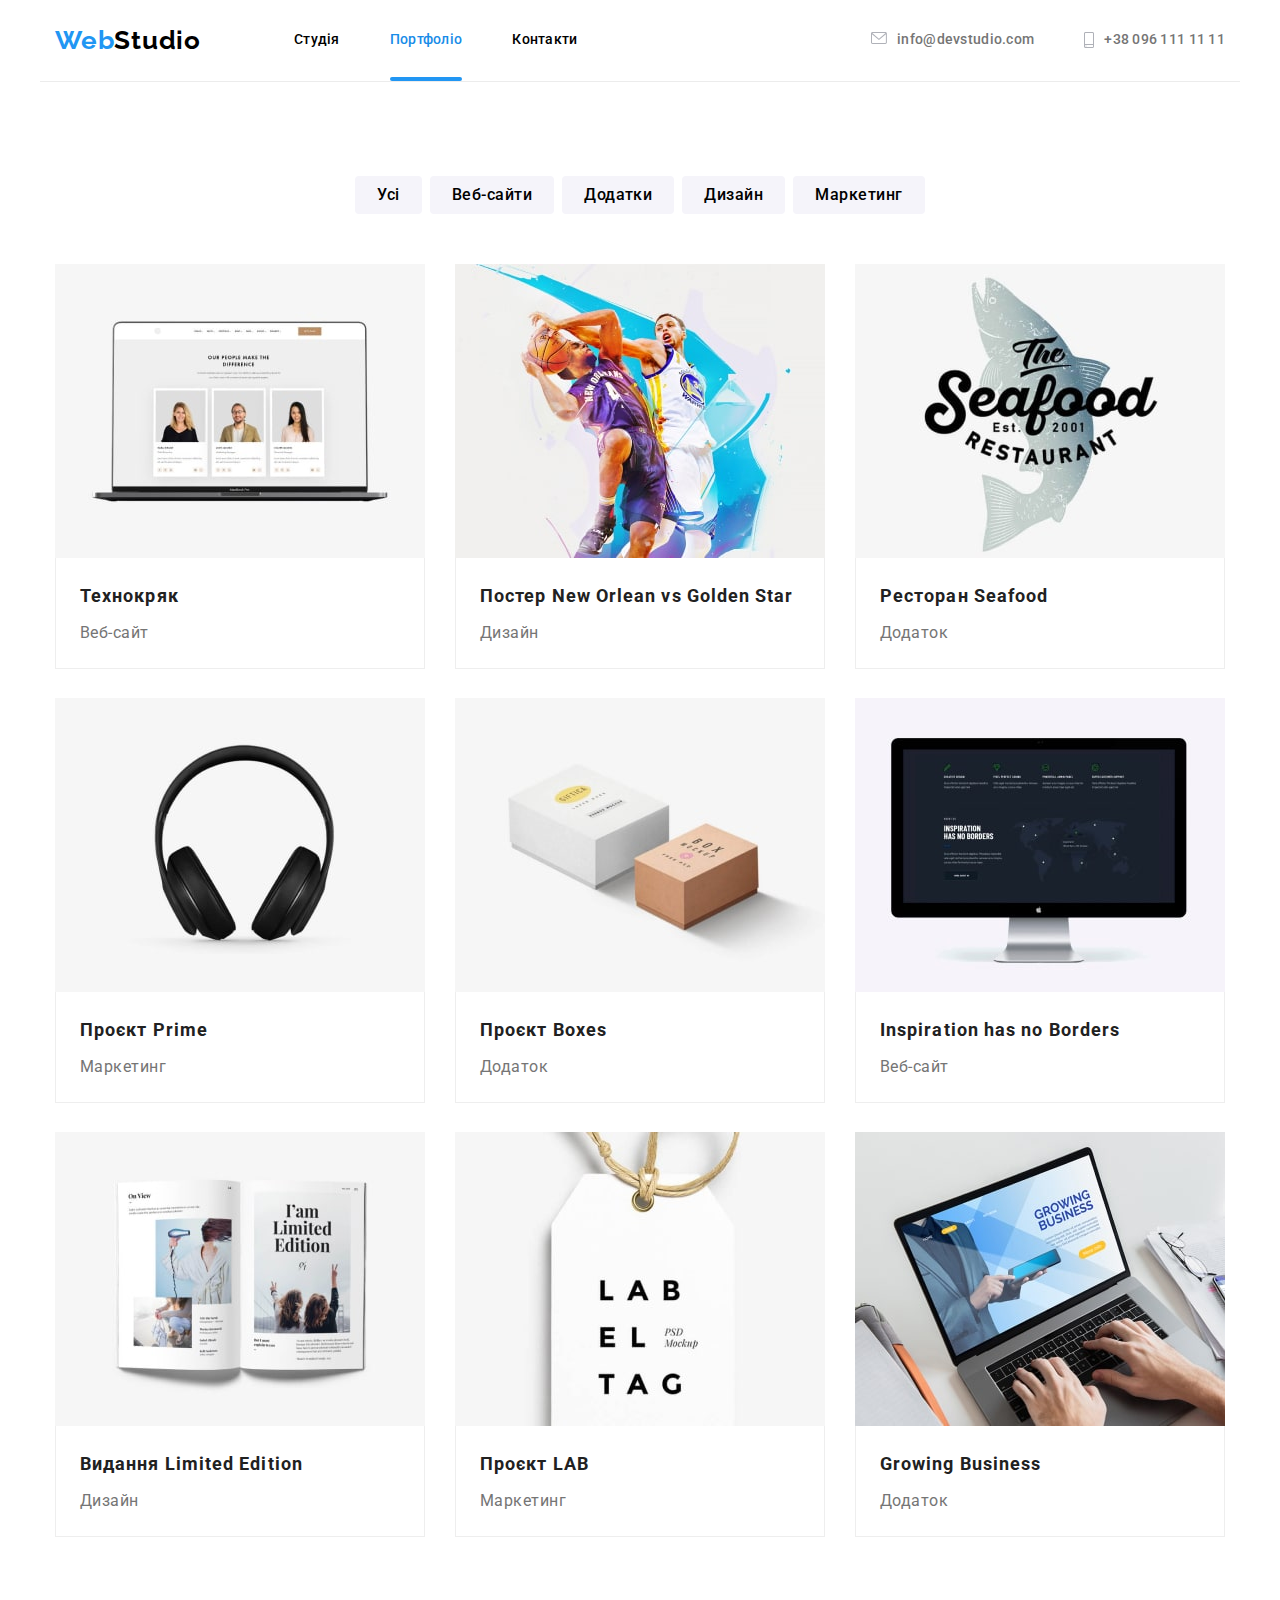
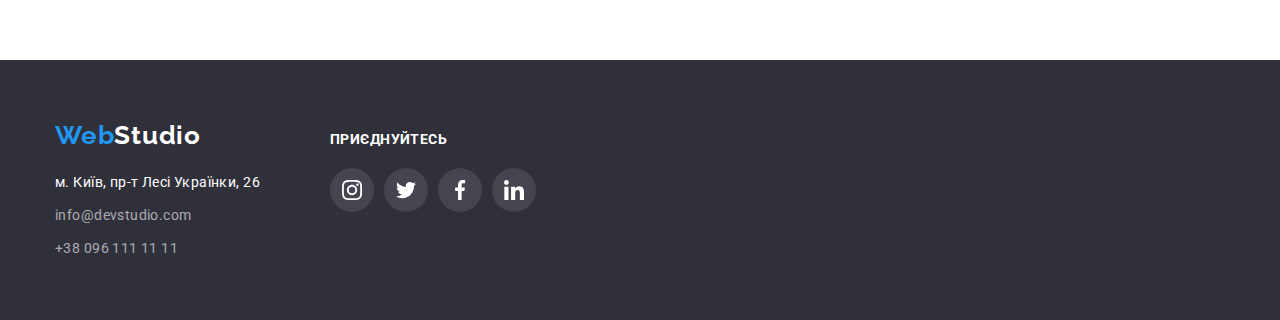
==== portfolio.html @ f5520e9c "1" ====
<!DOCTYPE html>
<html lang="uk">
<head>
    <meta charset="UTF-8">
    <meta http-equiv="X-UA-Compatible" content="IE=edge">
    <meta name="viewport" content="width=device-width, initial-scale=1.0">
    <link rel="preconnect" href="https://fonts.googleapis.com">
    <link rel="preconnect" href="https://fonts.gstatic.com" crossorigin>
    <link href="https://fonts.googleapis.com/css2?family=Roboto:wght@400;500;700;900&display=swap" 
          rel="stylesheet">
    <link rel="preconnect" href="https://fonts.googleapis.com">
    <link rel="preconnect" href="https://fonts.gstatic.com" crossorigin>
    <link href="https://fonts.googleapis.com/css2?family=Raleway:wght@700&display=swap" 
          rel="stylesheet">
    <title>Portfolio</title>
    <link rel="stylesheet" href="https://cdnjs.cloudflare.com/ajax/libs/modern-normalize/1.1.0/modern-normalize.min.css">
    <link rel="stylesheet" href="./css/styles.css">
</head>
 <body>
 <!-- Header -->
 <header class="header">
    <div class="container line">
        <nav class="header_nav">
            <a class="header_logo link" href="./index.html"><span class="header_logo_web">Web</span>Studio</a>
            <ul class="header_list_l list">
                <li class="header_item"><a class="header_item_l link" href="./index.html">Студія</a></li>
                <li class="header_item"><a class="header_item_l link active current" href="./portfolio.html">Портфоліо</a></li>
                <li class="header_item"><a class="header_item_l link" href="#contacts">Контакти</a></li>
            </ul>
        </nav>
        <ul class="header_nav_l list link">
            <li class="header_nav_l_a"><a class="header_nav_l_link link" href="mailto:info@devstudio.com">
              <svg class="header_icon_mail" width="16" height="12">
        <use href="./img/icons.svg#icon-envelope"></use>
        </svg>
        info@devstudio.com</a>
            </li>
            <li class="header_nav_l_a"><a class="header_nav_l_tel link" href="tel:+380961111111">
              <svg class="header_icon_tel" width="10" height="16">
        <use href="./img/icons.svg#icon-smartphone"></use>
        </svg>
        +38 096 111 11 11</a></li>
        </ul>
    </div> 
</header>
 <!--Main-->
 <main>
    <!-- Progect-->
  <section class="progect container_main section">
    <h1 hidden>Наші роботи</h1>
  <ul class="progect_l list">
    <li class="progect_list"><button type="button" class="progect_list_b container_words">Усі</button></li>
    <li class="progect_list"><button type="button" class="progect_list_b container_words">Веб-сайти</button></li>
    <li class="progect_list"><button type="button" class="progect_list_b container_words">Додатки</button></li>
    <li class="progect_list"><button type="button" class="progect_list_b container_words">Дизайн</button></li>
    <li class="progect_list"><button type="button" class="progect_list_b container_words">Маркетинг</button></li>
  </ul> 
<!--Images-->
  <ul class="img list">
    <li class="img_l">
        <a class="img_list link" href="#">
          <div class="hidden">
            <img class="img_list_l link" src="./img/img12.jpg" alt="laptop" width="370" height="294">
            <div class="sites_description">
              <p class="sd_text">
              Ресурс пропонує комплексні пропозиції з різним рівнем функціоналу та сервісів. Все це дозволить відвідувачу отримати вичерпні відомості про компанію чи приватну особу.
              </p>
            </div>
          </div>
            <div class="img_text container_test">
                <h2 class="img_h2">Технокряк</h2>
                <p class="img_p">Веб-сайт</p> 
          </div> 
        </a>
    </li>
    <li class="img_l">
        <a class="img_list link" href="#">
          <div class="hidden">
           <img class="img_list_l" src="./img/img22.jpg" alt="basketball" width="370" height="294">
            <div class="sites_description">
              <p class="sd_text">
              Ресурс пропонує комплексні пропозиції з різним рівнем функціоналу та сервісів. Все це дозволить відвідувачу отримати вичерпні відомості про компанію чи приватну особу.
              </p>
            </div> 
          </div>
            
            <div class="img_text container_test">
            <h2 class="img_h2">Постер New Orlean vs Golden Star</h2>
            <p class="img_p">Дизайн</p>
            </div>
        </a>
    </li>
    <li class="img_l">
        <a class="img_list link" href="#">
          <div class="hidden">
            <img class="img_list_l" src="./img/img32.jpg" alt="Seafood" width="370" height="294">
            <div class="sites_description">
              <p class="sd_text">
              Ресурс пропонує комплексні пропозиції з різним рівнем функціоналу та сервісів. Все це дозволить відвідувачу отримати вичерпні відомості про компанію чи приватну особу.
              </p>
            </div>
          </div>
            <div class="img_text container_test">
            <h2 class="img_h2">Ресторан Seafood</h2>
            <p class="img_p">Додаток</p>
            </div>
        </a>
    </li>
    <li class="img_l list">
        <a class="img_list link" href="#">
          <div class="hidden">
             <img class="img_list_l" src="./img/img42.jpg" alt="hearphones" width="370" height="294">
            <div class="sites_description">
              <p class="sd_text">
              Ресурс пропонує комплексні пропозиції з різним рівнем функціоналу та сервісів. Все це дозволить відвідувачу отримати вичерпні відомості про компанію чи приватну особу.
              </p>
            </div>
          </div>
           
            <div class="img_text container_test">
            <h2 class="img_h2">Проєкт Prime</h2>
            <p class="img_p">Маркетинг</p>
            </div>
        </a>
    </li>
    <li class="img_l">
        <a class="img_list link" href="#">
          <div class="hidden">
            <img class="img_list_l" src="./img/img52.jpg" alt="Boxes" width="370" height="294">
            <div class="sites_description">
              <p class="sd_text">
              Ресурс пропонує комплексні пропозиції з різним рівнем функціоналу та сервісів. Все це дозволить відвідувачу отримати вичерпні відомості про компанію чи приватну особу.
              </p>
            </div>
          </div>
            
            <div class="img_text container_test">
            <h2 class="img_h2">Проєкт Boxes</h2>
            <p class="img_p">Додаток</p>
            </div>
        </a>
    </li>
    <li class="img_l">
        <a class="img_list link" href="#">
          <div class="hidden">
            <img class="img_list_l" src="./img/img62.jpg" alt="Monitor" width="370" height="294">
            <div class="sites_description">
              <p class="sd_text">
              Ресурс пропонує комплексні пропозиції з різним рівнем функціоналу та сервісів. Все це дозволить відвідувачу отримати вичерпні відомості про компанію чи приватну особу.
              </p>
            </div>
          </div>
            
            <div class="img_text container_test">
            <h2 class="img_h2">Inspiration has no Borders</h2>
            <p class="img_p">Веб-сайт</p>
            </div>
        </a>
    </li>
    <li class="img_l">
        <a class="img_list link" href="#">
          <div class="hidden">
            <img class="img_list_l" src="./img/img72.jpg" alt="Journal" width="370" height="294">
            <div class="sites_description">
              <p class="sd_text">
              Ресурс пропонує комплексні пропозиції з різним рівнем функціоналу та сервісів. Все це дозволить відвідувачу отримати вичерпні відомості про компанію чи приватну особу.
              </p>
            </div>
          </div>
            
            <div class="img_text container_test">
            <h2 class="img_h2">Видання Limited Edition</h2>
            <p class="img_p">Дизайн</p>
            </div>
        </a>
    </li>
    <li class="img_l">
        <a class="img_list link" href="#">
          <div class="hidden">
            <img class="img_list_l" src="./img/img82.jpg" alt="Tag" width="370" height="294">
            <div class="sites_description">
              <p class="sd_text">
              Ресурс пропонує комплексні пропозиції з різним рівнем функціоналу та сервісів. Все це дозволить відвідувачу отримати вичерпні відомості про компанію чи приватну особу.
              </p>
            </div>
          </div>
            
            <div class="img_text container_test">
            <h2 class="img_h2">Проєкт LAB</h2>
            <p class="img_p">Маркетинг</p>
            </div>
        </a>
    </li>
    <li class="img_l">
        <a class="img_list link" href="#">
          <div class="hidden">
            <img class="img_list_l" src="./img/img92.jpg" alt="Notebook" width="370" height="294">
            <div class="sites_description">
              <p class="sd_text">
              Ресурс пропонує комплексні пропозиції з різним рівнем функціоналу та сервісів. Все це дозволить відвідувачу отримати вичерпні відомості про компанію чи приватну особу.
              </p>
            </div>
          </div>
            
            <div class="img_text container_test">
            <h2 class="img_h2">Growing Business</h2>
            <p class="img_p">Додаток</p>
            </div>
        </a>
    </li>
  </ul>
 </section>
 </main>
 <!-- Footer -->
 <footer class="footer">
    <div class="footer_div container_main">
      <div class="footer_list_adress">
    <a class="footer_l link" href="./index.html"><span class="header_logo_web">Web</span>Studio</a>
    <address class="footer_a">
        <ul class="footer_list list">
            
            <li class="footer_list_item" id="contacts"><a class="footer_list_adr link" target="_blank" rel="noopener noreferrer nofollow"
                    href="https://goo.gl/maps/8ZdvYXHcTq7ifbDh6">
                    м. Київ, пр-т Лесі Українки, 26</a>
            </li>
            
            <li class="footer_list_item"><a class="footer_list_mail link"
                    href="mailto:info@devstudio.com">info@devstudio.com</a>
            </li>
            
            <li class="footer_list_item"><a class="footer_list_tel link" href="tel:+380961111111">+38 096 111 11 11</a>
            </li>  
        </ul>
    </address>
    </div>
    <div class="joinus">
      <ul class="joinus_list list">
        <li class="joinus_text">Приєднуйтесь</li>
        <li>
          <ul class="joinus_social_list list">
            <li class="joinus-item"><a class="joinus_icons link" href="">
              <svg class="links-icon-f" width="20" height="20">
                      <use href="./img/icons.svg#icon-instagram"></use>
                    </svg>
            </a></li>
            <li class="joinus-item"><a class="joinus_icons link" href="">
              <svg class="links-icon-f" width="20" height="20">
                      <use href="./img/icons.svg#icon-twitter"></use>
                    </svg>
            </a></li>
            <li class="joinus-item"><a class="joinus_icons link" href="">
              <svg class="links-icon-f" width="20" height="20">
                      <use href="./img/icons.svg#icon-facebook"></use>
                    </svg>
            </a></li>
            <li class="joinus-item"><a class="joinus_icons link" href="">
              <svg class="links-icon-f" width="20" height="20">
                      <use href="./img/icons.svg#icon-linkedin"></use>
                    </svg>
            </a></li>
          </ul>
        </li>
      </ul>
    </div>
    </div>
 </footer>
</body>
</html>
---- css/styles.css ----
:root {
    --maincolor: #212121;
    --bluecolor: #2196F3;
    --blackcolor: #000000;
    --graycolor: #757575;
    --whitecolor: #ffffff;
    --adresscolor: rgba(255, 255, 255, 0.6);
    --buttoncolor: #F5F4FA;
    --bgcolorfooter: #2F303A;
    --activebutton: #188CE8;
    --border: #ECECEC;
    --iconcolor: #AFB1B8;
    
}
html {
    box-sizing: border-box;
}
*,*::before, *::after{
    box-sizing: inherit;
}
.list {
    list-style: none;

    margin-top: 0;
    margin-bottom: 0;
}

.link {
    text-decoration: none;
}
.link.current{
    color:var(--activebutton);
}
body {
    color: var(--maincolor);
    font-family: 'Roboto', sans-serif;
}

.container{
    margin-left: auto;
    margin-right: auto;
    
    display: flex;
    align-items: center;

    width: 1200px;
    padding-left: 15px;
    padding-right: 15px;
}
.container_main {
    margin-left: auto;
    margin-right: auto;

    width: 1200px;
    padding-left: 15px;
    padding-right: 15px;
}
.section {
    padding-top: 94px;
    padding-bottom: 94px;
}

.container_test {
    padding: 20px 24px;
}

.container_words {
    padding: 6px 22px;
}

    /* header */
.line{
    border: 1px solid #ECECEC;
    border-top-style: none;
    border-left-style: none;
    border-right-style: none;

}
.header{
    background-color: var(--whitecolor);
}
.header_nav{
    display: flex;
    align-items: center;
}

.header_logo{
    display: inline-block;
    margin-right: 93px;
    padding: 25px 0;
}
.header_logo_web{
    color: var(--bluecolor);
    font-family: 'Raleway';
    font-weight: 700;
    font-size: 26px;
    line-height: 1.19;
    letter-spacing: 0.03em;
}
.header_logo,
.footer_l{
    color: var(--blackcolor);
    font-family: 'Raleway';
    font-weight: 700;
    font-size: 26px;
    line-height: 1.19;
    letter-spacing: 0.03em;
}
.header_list_l{
    display: flex;
    color: var(--blackcolor);
    font-weight: 500;
    font-size: 14px;
    line-height: 1.14;
    letter-spacing: 0.02em;
    padding-left: 0;
}

.header_list_l .header_item:not(:last-child){
    margin-right: 50px;
}
.header_item_l{
    color: var(--blackcolor);
    padding: 32px 0;
    transition: color 250ms linear;
    /* transition-timing-function: cubic-bezier(0.4, 0, 0.2, 1); */
}
.header_nav_l{
    margin-left: auto;
    padding: 0;
    display: flex;
}
.header_nav_l .header_nav_l_a:not(:last-child) {
    margin-right: 50px;
}
.header_nav_l_link{
    color: var(--graycolor);
    font-weight: 500;
    font-size: 14px;
    line-height: 1.14;
    letter-spacing: 0.02em;
    padding: 32px 0;
    display: flex;
    justify-content: center;
    transition: color 250ms linear;
    /* transition-timing-function: cubic-bezier(0.4, 0, 0.2, 1); */
}
.header_nav_l_tel{
    color: var(--graycolor);
    font-weight: 500;
    font-size: 14px;
    line-height: 1.14;
    letter-spacing: 0.02em;
    padding: 32px 0;
    display: flex;
    justify-content: center;
    transition: color 250ms linear;
    /* transition-timing-function: cubic-bezier(0.4, 0, 0.2, 1); */
}
.header_icon_mail,
.header_icon_tel {
    margin-right: 10px;
    fill: var(--iconcolor);
}

.header_nav_l_a:hover .header_icon_mail {
fill: var(--bluecolor);
}

.header_nav_l_a:hover .header_icon_tel {
fill: var(--bluecolor);
}



.header_nav_l_link:hover,
.header_nav_l_link:focus,
.header_nav_l_tel:hover,
.header_nav_l_tel:focus,
.header_item_l:hover,
.header_item_l:focus,
.footer_list_adr:hover,
.footer_list_adr:focus,
.footer_list_mail:hover,
.footer_list_mail:focus,
.footer_list_tel:hover,
.footer_list_tel:focus,
.active-link {
    color: var(--bluecolor);
}
.header_item {
    position: relative;
}
/* .active {
    color: var(--bluecolor)
} */

.active::after {
    position: absolute;
    display: inline-block;
    content: '';
    width: 100%;
    height: 4px;
    background: #2196F3;
    border-radius: 2px;
    top: 45px;
    left: 0;

}

/* Buttons */

.progect_list_b{
    color: var(--blackcolor) ; 
    background-color: var(--buttoncolor);
    cursor: pointer;
    font-weight: 500;
    font-size: 16px;
    line-height: 1.63;
    text-align: center;
    letter-spacing: 0.03em;
    border-radius: 4px;
    border: none;
    font-family: inherit;
 }

     
.progect_list_b:hover,
.progect_list_b:focus,
.active-button {
    color: var(--whitecolor);
    background-color: var(--bluecolor);
    box-shadow: 0px 3px 1px rgba(0, 0, 0, 0.1), 0px 1px 2px rgba(0, 0, 0, 0.08), 0px 2px 2px rgba(0, 0, 0, 0.12);
}
.progect_list_bi {
    color: var(--whitecolor);
    background-color: var(--bluecolor);
    padding: 0;
    width: 216px;
    height: 50px;
    cursor: pointer;
    font-weight: 700;
    font-size: 16px;
    line-height: 1.87;
    letter-spacing: 0.06em;
    border-radius: 4px;
   
    border: none;
    font-family: inherit;

}


.progect_list_bi:hover,
.progect_list_bi:focus,
.active-button {
    color: var(--whitecolor);
    background-color: var(--activebutton);
    box-shadow: 0px 4px 4px rgba(0, 0, 0, 0.15);
    border-radius: 4px;
}
.progect_l{
    display: flex;
    justify-content: center;
    padding: 0;

    margin-bottom: 50px;
}

.progect_l .progect_list:not(:last-child){
    margin-right: 8px;
}



/* Images */
.img{
    padding: 0;
    display: flex;
    flex-wrap: wrap;
}

.img_l{
    width: 370px;
    height: 404px;

    margin-right: 30px;
    margin-bottom: 30px;
}
.img_l:hover {
box-shadow: 0px 1px 1px rgba(0, 0, 0, 0.12), 0px 4px 4px rgba(0, 0, 0, 0.06), 1px 4px 6px rgba(0, 0, 0, 0.16);
}
.img_l:nth-child(3n) {
    margin-right: 0;
}
.img_list_l{
    display: block;
}
.img_text{
        border: 1px solid #EEEEEE;
        border-top-style: none;
}
  

/* Sites description */


.hidden {
    position: relative;
    overflow: hidden;
}
.sites_description {
    background-color: var(--bluecolor);
    position: absolute;
    bottom: 0;
    top: 0;
    left: 0;
    right: 0;
    display: flex;
    justify-content: center;
    align-items: center;
    color: #fff;
    font-size: 20px;
    padding: 20px;
    transform: translateY(100%);
    transition: transform 500ms linear;
    transition-timing-function: cubic-bezier(0.4, 0, 0.2, 1);
}

.img_l:hover .sites_description {
    transform: translateY(0);
}
.sd_text {
    font-weight: 400;
    font-size: 18px;
    line-height: 1.5;
    letter-spacing: 0.03em;
    color: var(--whitecolor);
    transition: transform 250ms;
    transition-timing-function: cubic-bezier(0.4, 0, 0.2, 1);
}


.img_h2{
    color: var(--maincolor);
    font-weight: 700;
    font-size: 18px;
    line-height: 2;
    letter-spacing: 0.06em;
    margin-bottom: 4px;
}

.img_p{
    color: var(--graycolor);
    font-weight: 400;
    font-size: 16px;
    line-height: 1.9;
    letter-spacing: 0.03em;
}
/* Footer */

.footer{
    background-color:var(--bgcolorfooter);
    padding: 60px 0;
}

.footer_l{
    color: var(--whitecolor);
    display: inline-block;
    margin-bottom:  20px;
}
.footer_list_adr{
    color: var(--whitecolor);
    font-family: 'Roboto';
    font-style: normal;
    font-weight: 400;
    font-size: 14px;
    line-height: 1.7;
    letter-spacing: 0.03em;
}
.footer_list_item{
    padding: 0;
    margin-bottom: 9px;
}

.footer_list_mail,
.footer_list_tel{
    font-family: 'Roboto';
    font-style: normal;
    font-weight: 400;
    font-size: 14px;
    line-height: 1.7;
    letter-spacing: 0.03em;
    color: rgba(255, 255, 255, 0.6);
}

.footer_list{
    padding-left: 0;
}
.footer_list_item:nth-last-child(1){
    margin-bottom: 0;
}


/* Main Index */


h1 {
    color: var(--whitecolor);
    font-weight: 900;
    font-size: 44px;
    line-height: 1.4;
    letter-spacing: 0.06em;
    text-transform: uppercase;


}
.section-h1-main{
    margin: 0 auto 30px;
    width: 696px;
}
.section_h1{
    background-color:var(--bgcolorfooter);
    padding-top: 200px;
    text-align: center;
    padding-bottom: 200px;
    background-repeat: no-repeat;
    background-position: center;
    background-size: cover;
    background-image: linear-gradient(
        rgba(47, 48, 58, 0.4),
        rgba(47, 48, 58, 0.4)),
     url(../img/main1.jpg);

}
.benefits{
    display: flex;
    padding: 0;
}
.benefits .benefits_item:not(:last-child){
    margin-right: 30px;
}
.benefits_item .icon-bcg {
     width: 270px;
     height: 120px;
     display: flex;
     align-items: center;
     justify-content: center;
     background: #F5F4FA;
     border-radius: 4px;
     margin-bottom: 30px;
 }

h2,h3,p{
    margin-top: 0;
    margin-bottom: 0;
}
.name_benef{
    font-weight: 700;
    font-size: 14px;
    line-height: 1.14;
    letter-spacing: 0.03em;
    text-transform: uppercase;
    margin-bottom: 10px;
}
.benef_txt{
    color: var(--graycolor);
    font-weight: 400;
    font-size: 14px;
    line-height: 1.7;
    letter-spacing: 0.03em;
    margin-top: 0;
    margin-bottom: 0;
} 
.servises{
    margin-bottom: 94px;
}
.whatwedo,
.ourteam{
    font-weight: 700;
    font-size: 36px;
    line-height: 1.2;
    text-align: center; 
    letter-spacing: 0.03em;
    margin-bottom: 50px;
}

.whatwedo_l{
    display: flex;
    padding: 0;
}
.whatwedo_l .whatwedo_item:not(:last-child) {
    margin-right: 30px;
}

.ourteam_l{
    display: flex;
    padding: 0px;
}
.ourteam_l .ourteam_item:not(:last-child) {
    margin-right: 30px;
}
.ourteam_item{
    background-color: var(--whitecolor);
    width: 270px;
    box-shadow: 0px 1px 3px rgba(0, 0, 0, 0.12), 0px 1px 1px rgba(0, 0, 0, 0.14), 0px 2px 1px rgba(0, 0, 0, 0.2);
    border-radius: 0px 0px 4px 4px;
}

.ourteam_item:hover,
.ourteam_item:focus {
    transform: scale(1.2);
}
.whatwedo_item {
    position: relative;
}
.overley-title {
    display: inline;
    position: absolute;
    bottom: 0;
    width: 100%;

    font-weight: 700;
    font-size: 14px;
    line-height: 1.18;
    text-align: center;
    letter-spacing: 0.03em;
    text-transform: uppercase;

    color: var(--whitecolor);
    background: rgba(47, 48, 58, 0.8);
    padding-top: 27px;
    padding-bottom: 27px;
}

.social-icon {
    justify-content: center;
}
.ourteam_item .social-item {
    width: 44px;
    height: 44px;
    margin-right: 10px;
    padding-bottom: 0;
    border-radius: 50%;
    /* outline: solid 1px black; */
}

.social-item:hover,
.social-item:focus {
   background-color: var(--bluecolor);
}
.ourteam_item .links-icon {
    fill: var(--iconcolor);
}
.social-item:hover .links-icon {
    fill: var(--whitecolor);
}

.ourteam_item .social-icons {
    display: flex;
    justify-content: center;
    margin-top: 16px;
    padding: 0;
}

.ourteam_item .social-link {
    width: 100%;
    height: 100%;
    display: flex;
    align-items: center;
    justify-content: center;
}

.social-item:nth-last-child(1) {
    margin-right: 0;
}



.team_text{
    padding-top: 30px;
    padding-bottom: 30px;
}
.ourteam_img{
    display: block;
}
.ourteam_h3{
    font-weight: 500;
    font-size: 16px;
    line-height: 1.2;

    text-align: center;
    letter-spacing: 0.03em;
    margin-bottom: 10px;
}
.ourteam_p{
    color: var(--graycolor);
    font-weight: 400;
    font-size: 16px;
    line-height: 1.2;
    text-align: center;
    letter-spacing: 0.03em;
}
.team{
    background-color: var(--buttoncolor);
}



  /* New section */
  .perm_text {
    font-weight: 700;
        font-size: 36px;
        line-height: 1.2;
        text-align: center;
        letter-spacing: 0.03em;
        margin-bottom: 50px;
  }
  .perm_list {
    display: flex;
    padding: 0;
    justify-content: space-between;
  }
  .perm_icons {
    width: 170px;
    height: 92px;
    border: 1px solid #AFB1B8;
    border-radius: 4px;
  }
  .perm_icon {
    display: flex;
    justify-content: center;
    align-items: center;
    width: 100%;
    height: 100%;
    padding: 0;
  }
 .perm_list .perm_icon {
    fill: var(--iconcolor);
 }
.perm_icons:hover .permanent_icon {
    fill: var(--bluecolor);
}
.perm_icons:hover {
    border-color: var(--bluecolor) ;
}

/* FOOTER new section */
.footer_div {
    display: flex;
    align-items: baseline;
}
.joinus_text {
    font-weight: 700;
    font-size: 14px;
    line-height: 1.14;
    letter-spacing: 0.03em;
    text-transform: uppercase;
    color: var(--whitecolor);
    margin-bottom: 20px;
}
.footer_list_adress {
    margin-right: 70px;
}
.joinus_list {
    padding: 0;
}
.joinus-item:nth-last-child(1) {
    margin-right: 0;
}
.joinus_social_list {
    padding: 0;
    display: flex;
    justify-content: center;
}
.joinus-item {
    width: 44px;
    height: 44px;
    margin-right: 10px;
    padding-bottom: 0;
    border-radius: 50%;
    /* outline: solid 1px black; */
    background: rgba(255, 255, 255, 0.1);
}
.joinus_icons {
    width: 100%;
        height: 100%;
        display: flex;
        align-items: center;
        justify-content: center;
}
.joinus_social_list .links-icon-f {
   fill: var(--whitecolor);
}
.joinus-item:hover {
    background-color: var(--bluecolor);
}




/* Modal Window */

.modal-backdrop {
    position: fixed;
    top: 0;
    bottom: 0;
    left: 0;
    right: 0;
    background-color: rgba(0, 0, 0, 0.8);
    transition: opacity 500ms, visibility 500ms;
}
/* .modal-backdrop.is-hidden .modal {
    transform: rotate(-180deg);
} */

.modal {
    width: 528px;
    height: 581px;
    position: absolute;
    top: 50%;
    left: 50%;
    transform: translate(-50%, -50%) rotate(0);
    transition: transform 1000ms linear;
    background-color: #ffffff;
    /* border-radius: 20px; */
}

.modal .close-sign {
    position: absolute;
    display: flex;
    justify-content: center;
    cursor: pointer;
    align-items: center;
    top: 10px;
    right: 10px;
    width: 30px;
    height: 30px;
    border: 1px solid #000000;
    border-radius: 50%;
}

.is-hidden {
    visibility: hidden;
    opacity: 0;
    pointer-events: none;
}
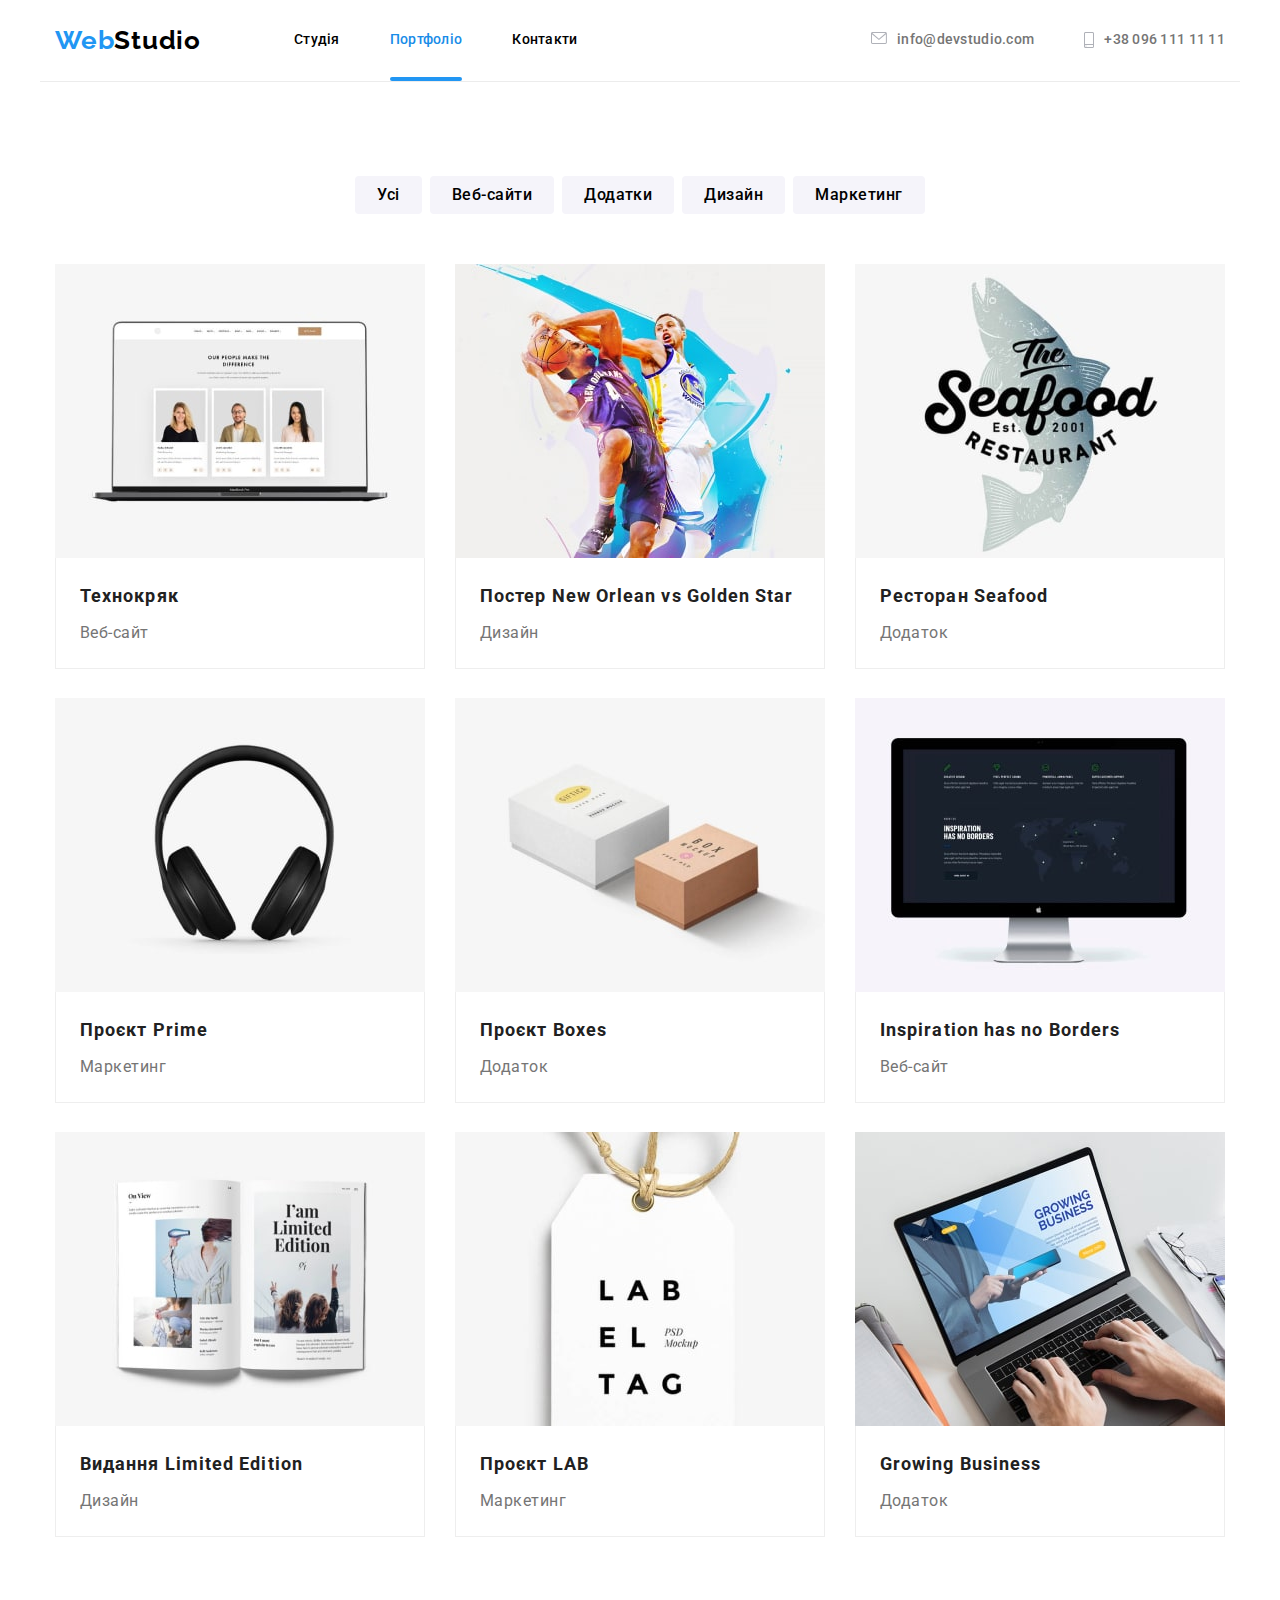
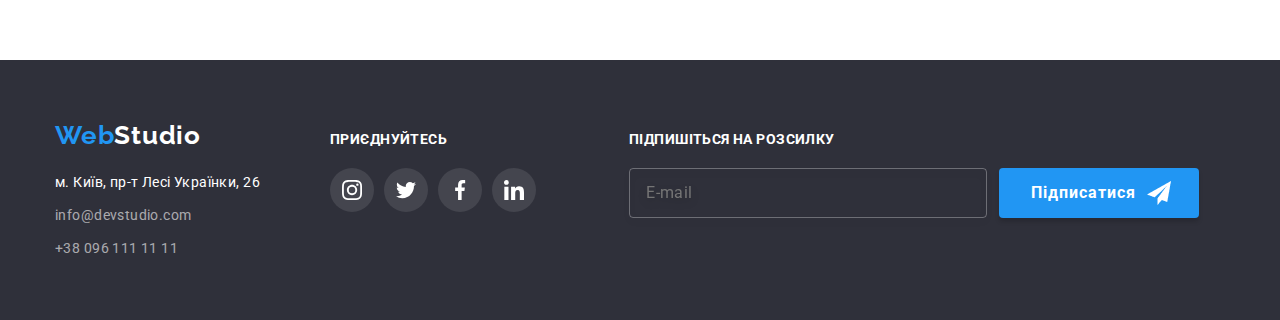
==== commit e6ea805e: "8" ====
--- a/portfolio.html
+++ b/portfolio.html
@@ -211,7 +211,7 @@
   </ul>
  </section>
  </main>
- <!-- Footer -->
+<!-- Footer -->
  <footer class="footer">
     <div class="footer_div container_main">
       <div class="footer_list_adress">
@@ -262,8 +262,24 @@
         </li>
       </ul>
     </div>
+        <!-- Subscribe -->
+    <div class="subscribe">
+      <form name="sub_form" class="sub_form">
+        <h3 class="title_s">Підпишіться на розсилку</h3>
+        <div class="mail_sub">
+          <label for="send" class="send">
+            <input type="email" name="email_input" class="email_input" placeholder="E-mail" id="send">
+          </label>
+            <button type="submit" class="subbutton" data-modal-open>
+              <span class="text_sub_s">Підписатися</span> 
+              </button>
+        </div>
+        </form> 
+    </div> 
     </div>
  </footer>
+
+
 </body>
 </html>
 
--- a/css/styles.css
+++ b/css/styles.css
@@ -122,8 +122,8 @@
 .header_item_l{
     color: var(--blackcolor);
     padding: 32px 0;
-    transition: color 250ms linear;
-    /* transition-timing-function: cubic-bezier(0.4, 0, 0.2, 1); */
+    transition: color 250ms, background-color 200ms;
+    transition-timing-function: cubic-bezier(0.4, 0, 0.2, 1);
 }
 .header_nav_l{
     margin-left: auto;
@@ -142,8 +142,8 @@
     padding: 32px 0;
     display: flex;
     justify-content: center;
-    transition: color 250ms linear;
-    /* transition-timing-function: cubic-bezier(0.4, 0, 0.2, 1); */
+    transition: color 250ms, background-color 200ms;
+    transition-timing-function: cubic-bezier(0.4, 0, 0.2, 1);
 }
 .header_nav_l_tel{
     color: var(--graycolor);
@@ -154,7 +154,7 @@
     padding: 32px 0;
     display: flex;
     justify-content: center;
-    transition: color 250ms linear;
+    transition: color 250ms cubic-bezier(0.4, 0, 0.2, 1);
     /* transition-timing-function: cubic-bezier(0.4, 0, 0.2, 1); */
 }
 .header_icon_mail,
@@ -222,6 +222,8 @@
     border-radius: 4px;
     border: none;
     font-family: inherit;
+    transition: color 250ms, background-color 250ms, box-shadow 250ms;
+    transition-timing-function: cubic-bezier(0.4, 0, 0.2, 1);
  }
 
      
@@ -248,6 +250,9 @@
     border: none;
     font-family: inherit;
 
+    transition: color 250ms, background-color 250ms, box-shadow 250ms;
+    transition-timing-function: cubic-bezier(0.4, 0, 0.2, 1);
+
 }
 
 
@@ -286,6 +291,8 @@
 
     margin-right: 30px;
     margin-bottom: 30px;
+    transition: color 250ms, background-color 250ms, box-shadow 250ms;
+    transition-timing-function: cubic-bezier(0.4, 0, 0.2, 1);
 }
 .img_l:hover {
 box-shadow: 0px 1px 1px rgba(0, 0, 0, 0.12), 0px 4px 4px rgba(0, 0, 0, 0.06), 1px 4px 6px rgba(0, 0, 0, 0.16);
@@ -310,20 +317,21 @@
     overflow: hidden;
 }
 .sites_description {
-    background-color: var(--bluecolor);
+    background-color: rgba(33, 150, 243, 0.9);
     position: absolute;
     bottom: 0;
-    top: 0;
     left: 0;
-    right: 0;
+    height: 100%;
+    width: 100%;
     display: flex;
     justify-content: center;
     align-items: center;
     color: #fff;
     font-size: 20px;
-    padding: 20px;
-    transform: translateY(100%);
-    transition: transform 500ms linear;
+    padding-left: 24px;
+    padding-right: 24px;
+    transform: translateY(101%);
+    transition: transform 250ms linear;
     transition-timing-function: cubic-bezier(0.4, 0, 0.2, 1);
 }
 
@@ -377,6 +385,8 @@
     font-size: 14px;
     line-height: 1.7;
     letter-spacing: 0.03em;
+    transition: color 250ms, border-color 250ms;
+    transition-timing-function: cubic-bezier(0.4, 0, 0.2, 1);
 }
 .footer_list_item{
     padding: 0;
@@ -392,6 +402,8 @@
     line-height: 1.7;
     letter-spacing: 0.03em;
     color: rgba(255, 255, 255, 0.6);
+    transition: color 250ms, border-color 250ms;
+    transition-timing-function: cubic-bezier(0.4, 0, 0.2, 1);
 }
 
 .footer_list{
@@ -509,40 +521,44 @@
 
 .ourteam_item:hover,
 .ourteam_item:focus {
-    transform: scale(1.2);
+    transform: scale(1.1);
 }
 .whatwedo_item {
     position: relative;
 }
 .overley-title {
-    display: inline;
+    display: flex;
     position: absolute;
     bottom: 0;
     width: 100%;
+    height: 70px;
 
     font-weight: 700;
     font-size: 14px;
     line-height: 1.18;
-    text-align: center;
+    align-items: center;
+    justify-content: center;
     letter-spacing: 0.03em;
     text-transform: uppercase;
 
     color: var(--whitecolor);
     background: rgba(47, 48, 58, 0.8);
-    padding-top: 27px;
-    padding-bottom: 27px;
+    /* padding-top: 27px;
+    padding-bottom: 27px; */
 }
 
 .social-icon {
     justify-content: center;
 }
-.ourteam_item .social-item {
+.social-item {
     width: 44px;
     height: 44px;
     margin-right: 10px;
     padding-bottom: 0;
     border-radius: 50%;
     /* outline: solid 1px black; */
+    transition: color 250ms, background-color 250ms;
+    transition-timing-function: cubic-bezier(0.4, 0, 0.2, 1);
 }
 
 .social-item:hover,
@@ -569,6 +585,7 @@
     display: flex;
     align-items: center;
     justify-content: center;
+    
 }
 
 .social-item:nth-last-child(1) {
@@ -610,11 +627,11 @@
   /* New section */
   .perm_text {
     font-weight: 700;
-        font-size: 36px;
-        line-height: 1.2;
-        text-align: center;
-        letter-spacing: 0.03em;
-        margin-bottom: 50px;
+    font-size: 36px;
+    line-height: 1.2;
+    text-align: center;
+    letter-spacing: 0.03em;
+    margin-bottom: 50px;
   }
   .perm_list {
     display: flex;
@@ -626,7 +643,14 @@
     height: 92px;
     border: 1px solid #AFB1B8;
     border-radius: 4px;
+    transition: border-color 250ms;
+    transition-timing-function: cubic-bezier(0.4, 0, 0.2, 1); 
   }
+  .perm_icons:hover {
+      border-color: var(--bluecolor);
+  }
+
+
   .perm_icon {
     display: flex;
     justify-content: center;
@@ -635,22 +659,24 @@
     height: 100%;
     padding: 0;
   }
- .perm_list .perm_icon {
+ .permanent_icon {
     fill: var(--iconcolor);
+    transition: fill 250ms;
+    transition-timing-function: cubic-bezier(0.4, 0, 0.2, 1);
  }
+
+
 .perm_icons:hover .permanent_icon {
     fill: var(--bluecolor);
 }
-.perm_icons:hover {
-    border-color: var(--bluecolor) ;
-}
+
 
 /* FOOTER new section */
 .footer_div {
     display: flex;
     align-items: baseline;
 }
-.joinus_text {
+.joinus_text, .title_s {
     font-weight: 700;
     font-size: 14px;
     line-height: 1.14;
@@ -681,13 +707,15 @@
     border-radius: 50%;
     /* outline: solid 1px black; */
     background: rgba(255, 255, 255, 0.1);
+    transition: color 250ms, background-color 250ms;
+    transition-timing-function: cubic-bezier(0.4, 0, 0.2, 1);
 }
 .joinus_icons {
     width: 100%;
-        height: 100%;
-        display: flex;
-        align-items: center;
-        justify-content: center;
+    height: 100%;
+    display: flex;
+    align-items: center;
+    justify-content: center;
 }
 .joinus_social_list .links-icon-f {
    fill: var(--whitecolor);
@@ -707,7 +735,8 @@
     bottom: 0;
     left: 0;
     right: 0;
-    background-color: rgba(0, 0, 0, 0.8);
+    background-color: rgba(0, 0, 0, 0.2);
+    opacity: 1;
     transition: opacity 500ms, visibility 500ms;
 }
 /* .modal-backdrop.is-hidden .modal {
@@ -720,13 +749,13 @@
     position: absolute;
     top: 50%;
     left: 50%;
-    transform: translate(-50%, -50%) rotate(0);
-    transition: transform 1000ms linear;
+    transform: translate(-50%, -50%) scale(1);
+    opacity: 1;
+    transition: transform 250ms cubic-bezier(0.49, 0.02, 0.23, 0.92);
     background-color: #ffffff;
-    /* border-radius: 20px; */
-}
-
-.modal .close-sign {
+}
+
+/* .modal .close-sign {
     position: absolute;
     display: flex;
     justify-content: center;
@@ -738,10 +767,297 @@
     height: 30px;
     border: 1px solid #000000;
     border-radius: 50%;
-}
+    scale: 1;
+} */
 
 .is-hidden {
     visibility: hidden;
     opacity: 0;
     pointer-events: none;
+}
+
+.modal-btn {
+    position: absolute;
+    top: 8px;
+    right: 8px;
+
+    cursor: pointer;
+    align-items: center;
+    background:var(--whitecolor);
+    width: 30px;
+    height: 30px;
+    border: 1px solid rgba(0, 0, 0, 0.1);
+    border-radius: 50%;
+}
+
+.modal-icon {
+    width: 100%;
+    height: 100%;
+    display: flex;
+    align-items: center;
+    justify-content: center;
+}
+.modal_forms {
+    padding: 40px;
+}
+.modal_forms h3 {
+    font-weight: 700;
+    font-size: 20px;
+    line-height: 2;
+    letter-spacing: 0.06em;
+    color: var(--blackcolor);
+    text-align: center;
+}
+.modal_forms p {
+    font-weight: 400;
+    text-align: start;
+    font-size: 12px;
+    line-height: 1.71;
+    letter-spacing: 0.03em;
+    color: var(--graycolor);
+}
+.forms_input {
+    width: 448px;
+    height: 40px;
+    border-radius: 4px;
+    border: 1px solid rgba(33, 33, 33, 0.2);
+    margin-bottom: 10px;
+    padding-left: 40px;
+}
+.forms_label {
+    position: relative;
+}
+.icon_form {
+    position: absolute;
+    width: 18px;
+    height: 18px;
+    left: 15px;
+    top: 2px;
+}
+.forms_input:hover,
+.forms_input:focus,
+.commits:hover,
+.commits:focus {
+    border: 1px solid var(--bluecolor);
+    outline: none;
+    transition: all 250ms cubic-bezier(0.4, 0, 0.2, 1)
+}
+.forms_input:focus + svg,
+.forms_input:hover + svg {
+    fill: var(--bluecolor);
+    transition: all 250ms cubic-bezier(0.4, 0, 0.2, 1)
+}
+.commits {
+    width: 448px;
+    height: 120px;
+    border: 1px solid rgba(33, 33, 33, 0.2);
+    box-sizing: border-box;
+    border-radius: 4px;
+    resize: none;
+
+}
+.commitl {
+    margin-bottom: 20px;
+}
+
+textarea::placeholder {
+    font-weight: 400;
+    font-size: 12px;
+    line-height: 1.71;
+    letter-spacing: 0.01em;
+    /* color: rgba(117, 117, 117, 0.5); */
+}
+.sogl_check {
+    display: flex;
+    align-items: center;
+    appearance: none;
+    width: 16px;
+    height: 16px;
+}
+.soglasie_link {
+    padding-left: 3px;
+    font-size: 14px;
+    line-height: 1.7;
+    letter-spacing: 0.03em;
+    color: var(--bluecolor);
+}
+.checkbox_icon {
+    display: flex;
+    width: 16px;
+    height: 15px;
+    border: 2px solid #212121;
+    border-radius: 4px;
+    margin-right: 9px;
+}
+.sogl_check:checked + .checkbox_icon{
+    background-color: var(--bluecolor);
+    background-image: url(../img/Check.svg);
+    background-size: contain;
+    background-origin: content-box;
+    border: 2px solid transparent;
+    background-repeat: no-repeat;
+    border-radius: 4px;
+}
+.modal_form_btn {
+    position: relative;
+    display: inline-block;
+    
+    margin-top: 30px;
+    text-align: center;
+    font-family: inherit;
+    background: var(--bluecolor);
+    
+    width: 200px;
+    height: 50px;
+    padding: 10px 32px;
+    margin-left: 124px;
+    
+    border: none;
+    box-shadow: 0px 4px 4px rgba(0, 0, 0, 0.15);
+    border-radius: 4px;
+    
+    cursor: pointer;
+    transition: all 250ms cubic-bezier(0.4, 0, 0.2, 1)
+}
+.modal_form_btn:hover,
+.modal_form_btn:focus {
+    color: var(--whitecolor);
+    background-color: var(--activebutton);
+    box-shadow: 0px 4px 4px rgba(0, 0, 0, 0.15);
+    border-radius: 4px;
+    transition: all 250ms cubic-bezier(0.4, 0, 0.2, 1)
+}
+.modal_form_txt {
+    cursor: pointer;
+    font-weight: 700;
+    font-size: 16px;
+    line-height: 1.88;
+    align-items: center;
+    text-align: center;
+    letter-spacing: 0.06em;
+    color: var(--whitecolor);
+}
+.agree {
+    font-weight: 400;
+    font-size: 14px;
+    line-height: 1.71;
+    letter-spacing: 0.03em;
+    
+    color: #757575;
+}
+.soglasie {
+    display: flex;
+    align-items: center;
+    justify-content: center;
+}
+
+/* Subscribe */
+.subscribe {
+    margin-left: 93px;
+    width: 570px;
+    height: 86px;
+}
+
+.send {
+    width: 358px;
+}
+
+.sub_form input {
+    width: 358px;
+    height: 50px;
+    margin-right: 12px;
+}
+
+.sub_form input {
+    background-color: transparent;
+    border: none;
+    border: 1px solid rgba(255, 255, 255, 0.3);
+    filter: drop-shadow(0px 4px 4px rgba(0, 0, 0, 0.15));
+    border-radius: 4px;
+}
+
+.mail_sub {
+    display: flex;
+    justify-content: center;
+    align-content: center;
+}
+
+.email_input {
+    width: 358px;
+    height: 50px;
+    font-family: 'Roboto';
+    font-weight: 400;
+    font-size: 16px;
+    letter-spacing: 0.03em;
+    line-height: 16px;
+    padding: 15px 16px;
+
+    background-color: transparent;
+    border: 1px solid rgba(255, 255, 255, 0.3);
+    box-sizing: border-box;
+    filter: drop-shadow(0px 4px 4px rgba(0, 0, 0, 0.15));
+    border-radius: 4px;
+    color: rgba(255, 255, 255, 0.6);
+}
+
+.email_input:focus {
+    border: 1px solid var(--bluecolor);
+    box-shadow: 0px 1px 1px rgba(0, 0, 0, 0.12),
+        0px 4px 4px rgba(0, 0, 0, 0.06),
+        1px 4px 6px rgba(0, 0, 0, 0.16);
+    outline: none;
+    transition: all 250ms cubic-bezier(0.4, 0, 0.2, 1)
+}
+
+.subbutton {
+    position: relative;
+    display: inline-block;
+
+    text-align: center;
+    font-family: inherit;
+    background: var(--bluecolor);
+
+    width: 200px;
+    height: 50px;
+    padding: 10px 32px;
+    margin-left: 12px;
+
+    border: none;
+    box-shadow: 0px 4px 4px rgba(0, 0, 0, 0.15);
+    border-radius: 4px;
+
+    cursor: pointer;
+    transition: all 250ms cubic-bezier(0.4, 0, 0.2, 1)
+}
+/* .subbutton:hover,
+.subbutton:focus {
+    color: var(--whitecolor);
+    background-color: var(--activebutton);
+    box-shadow: 0px 4px 4px rgba(0, 0, 0, 0.15);
+    border-radius: 4px;
+    transition: all 250ms cubic-bezier(0.4, 0, 0.2, 1)
+} */
+
+.text_sub_s {
+    cursor: pointer;
+    font-weight: 700;
+    font-size: 16px;
+    line-height: 1.88;
+    display: flex;
+    align-items: center;
+    text-align: center;
+    letter-spacing: 0.06em;
+    color: var(--whitecolor);
+}
+
+.text_sub_s::after {
+    position: absolute;
+    right: 28px;
+    bottom: 13px;
+    content: '';
+    display: inline-block;
+    width: 24px;
+    height: 24px;
+    margin-left: 10px;
+    background-image: url(../img/send.png);
 }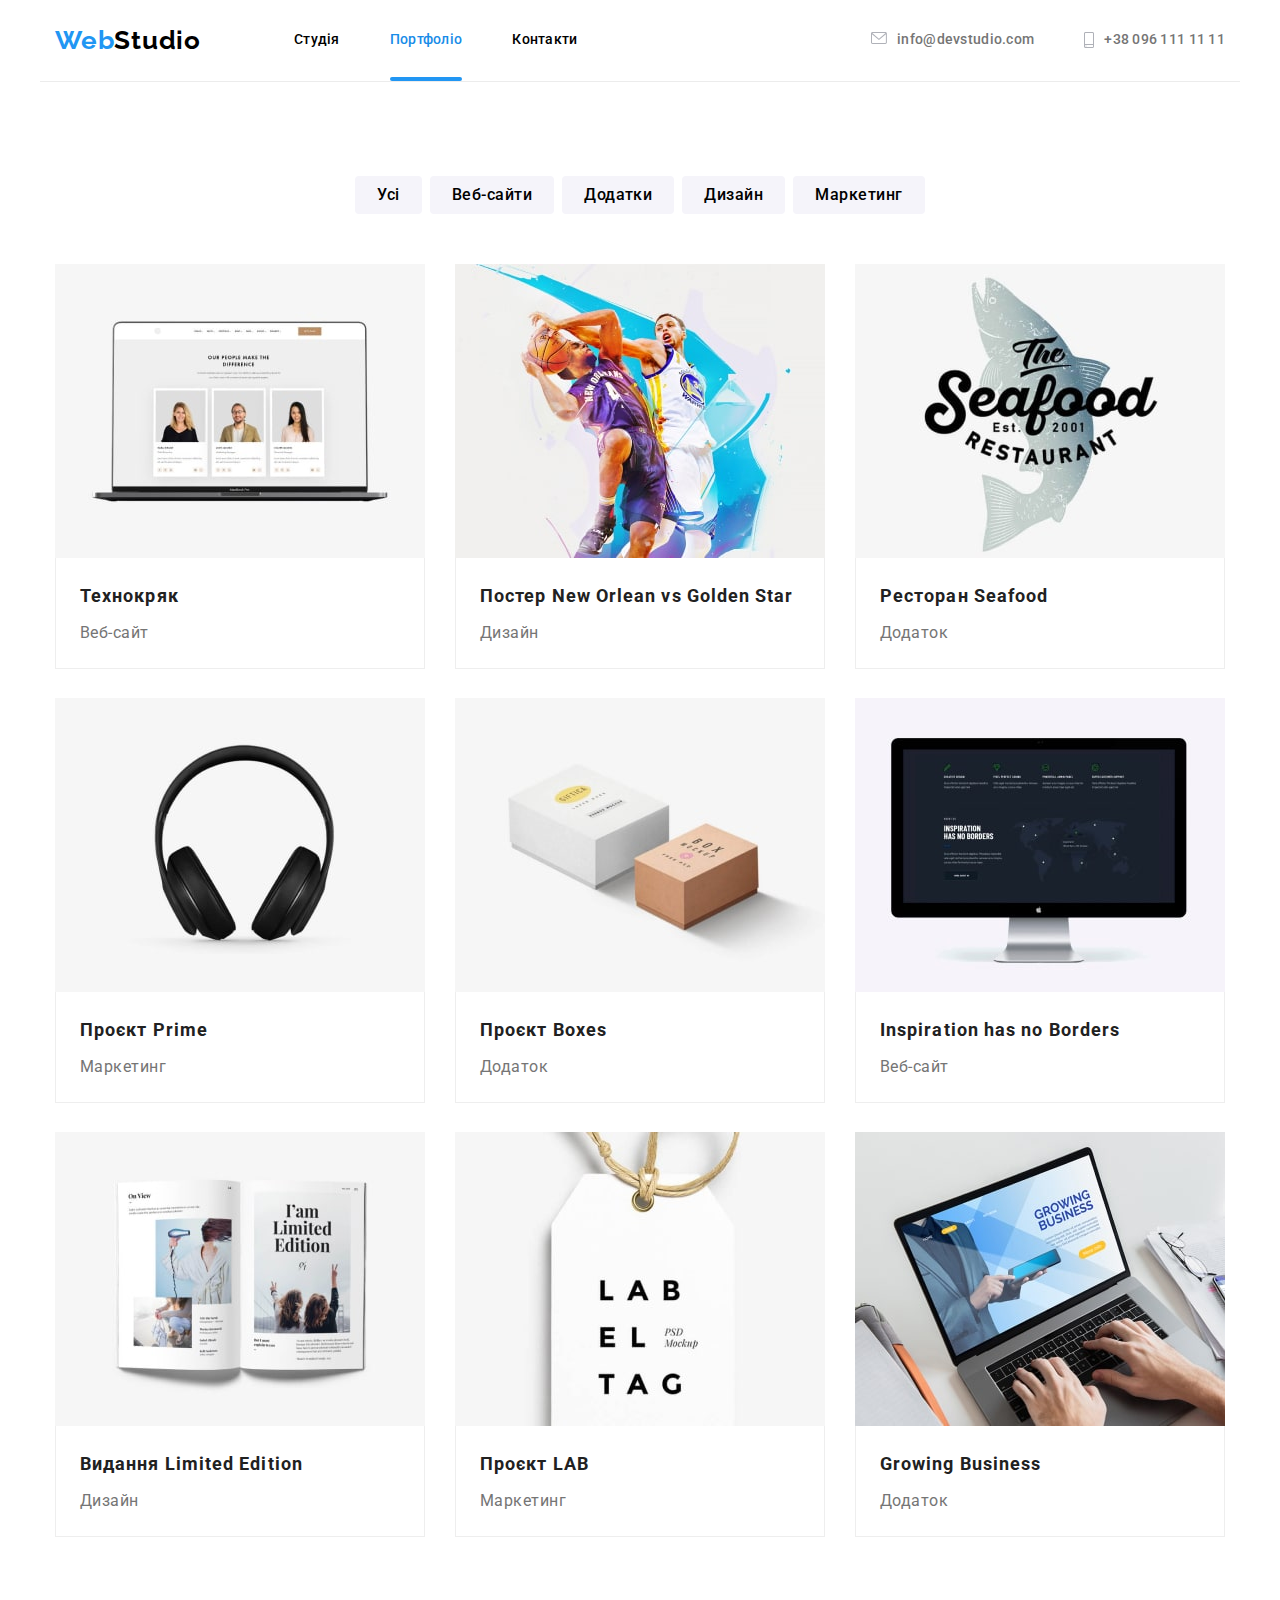
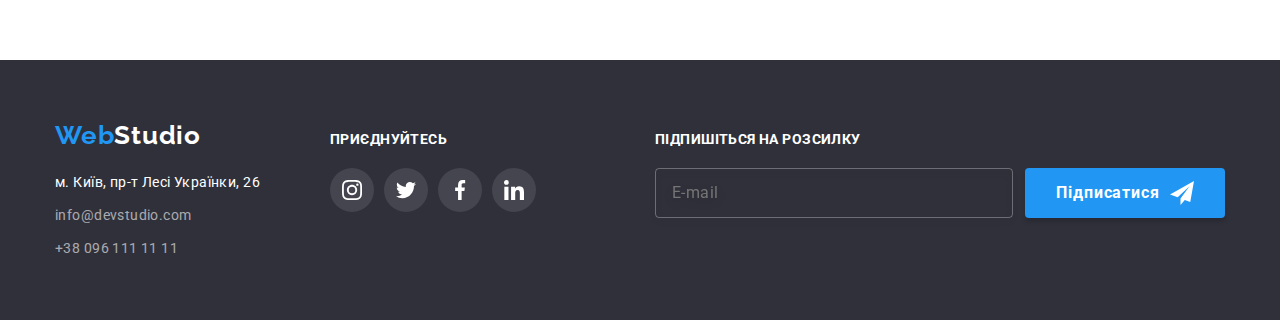
==== commit 4e2bfc5f: "9" ====
--- a/portfolio.html
+++ b/portfolio.html
@@ -211,7 +211,7 @@
   </ul>
  </section>
  </main>
-<!-- Footer -->
+ <!-- Footer -->
  <footer class="footer">
     <div class="footer_div container_main">
       <div class="footer_list_adress">
@@ -265,13 +265,16 @@
         <!-- Subscribe -->
     <div class="subscribe">
       <form name="sub_form" class="sub_form">
-        <h3 class="title_s">Підпишіться на розсилку</h3>
+        <p class="title_s">Підпишіться на розсилку</p>
         <div class="mail_sub">
           <label for="send" class="send">
             <input type="email" name="email_input" class="email_input" placeholder="E-mail" id="send">
           </label>
             <button type="submit" class="subbutton" data-modal-open>
-              <span class="text_sub_s">Підписатися</span> 
+              Підписатися
+              <svg class="links-icon-send" width="24" height="24">
+                      <use href="./img/icons.svg#icon-send"></use>
+                    </svg>
               </button>
         </div>
         </form> 
--- a/css/styles.css
+++ b/css/styles.css
@@ -745,7 +745,7 @@
 
 .modal {
     width: 528px;
-    height: 581px;
+    /* height: 581px; */
     position: absolute;
     top: 50%;
     left: 50%;
@@ -753,6 +753,7 @@
     opacity: 1;
     transition: transform 250ms cubic-bezier(0.49, 0.02, 0.23, 0.92);
     background-color: #ffffff;
+    padding: 40px;
 }
 
 /* .modal .close-sign {
@@ -790,6 +791,12 @@
     border-radius: 50%;
 }
 
+.modal-btn:hover,
+.modal-btn:focus {
+    fill: var(--bluecolor);
+    transition: all 250ms cubic-bezier(0.4, 0, 0.2, 1)
+}
+
 .modal-icon {
     width: 100%;
     height: 100%;
@@ -797,18 +804,17 @@
     align-items: center;
     justify-content: center;
 }
-.modal_forms {
-    padding: 40px;
-}
-.modal_forms h3 {
+
+.par_txt {
     font-weight: 700;
     font-size: 20px;
-    line-height: 2;
+    line-height: 1.17;
     letter-spacing: 0.06em;
     color: var(--blackcolor);
     text-align: center;
-}
-.modal_forms p {
+    margin-bottom: 12px;
+}
+.span_name {
     font-weight: 400;
     text-align: start;
     font-size: 12px;
@@ -816,12 +822,15 @@
     letter-spacing: 0.03em;
     color: var(--graycolor);
 }
+.modal_forms {
+    margin-bottom: 10px;
+}
 .forms_input {
     width: 448px;
     height: 40px;
     border-radius: 4px;
     border: 1px solid rgba(33, 33, 33, 0.2);
-    margin-bottom: 10px;
+    /* margin-bottom: 10px; */
     padding-left: 40px;
 }
 .forms_label {
@@ -854,6 +863,7 @@
     box-sizing: border-box;
     border-radius: 4px;
     resize: none;
+    padding: 12px 16px;
 
 }
 .commitl {
@@ -867,13 +877,25 @@
     letter-spacing: 0.01em;
     /* color: rgba(117, 117, 117, 0.5); */
 }
-.sogl_check {
+/* .sogl_check {
     display: flex;
     align-items: center;
     appearance: none;
     width: 16px;
     height: 16px;
-}
+} */
+.sogl_check {
+        position: absolute;
+        width: 1px;
+        height: 1px;
+        margin: -1px;
+        border: 0;
+        padding: 0;
+        white-space: nowrap;
+        clip-path: inset(100%);
+        clip: rect(0 0 0 0);
+        overflow: hidden;
+    }
 .soglasie_link {
     padding-left: 3px;
     font-size: 14px;
@@ -888,6 +910,7 @@
     border: 2px solid #212121;
     border-radius: 4px;
     margin-right: 9px;
+    cursor: pointer;
 }
 .sogl_check:checked + .checkbox_icon{
     background-color: var(--bluecolor);
@@ -897,21 +920,17 @@
     border: 2px solid transparent;
     background-repeat: no-repeat;
     border-radius: 4px;
+    
 }
 .modal_form_btn {
-    position: relative;
-    display: inline-block;
-    
-    margin-top: 30px;
-    text-align: center;
+    display: block;
+    margin: 30px auto 0;
+   
     font-family: inherit;
     background: var(--bluecolor);
     
     width: 200px;
     height: 50px;
-    padding: 10px 32px;
-    margin-left: 124px;
-    
     border: none;
     box-shadow: 0px 4px 4px rgba(0, 0, 0, 0.15);
     border-radius: 4px;
@@ -953,8 +972,8 @@
 
 /* Subscribe */
 .subscribe {
-    margin-left: 93px;
-    width: 570px;
+    margin-left: auto;
+    /* width: 570px; */
     height: 86px;
 }
 
@@ -965,7 +984,7 @@
 .sub_form input {
     width: 358px;
     height: 50px;
-    margin-right: 12px;
+    /* margin-right: 12px; */
 }
 
 .sub_form input {
@@ -978,7 +997,6 @@
 
 .mail_sub {
     display: flex;
-    justify-content: center;
     align-content: center;
 }
 
@@ -1010,16 +1028,16 @@
 }
 
 .subbutton {
-    position: relative;
-    display: inline-block;
-
-    text-align: center;
+    /* position: relative; */
+    display: flex;
+
+    /* text-align: center; */
     font-family: inherit;
     background: var(--bluecolor);
 
     width: 200px;
     height: 50px;
-    padding: 10px 32px;
+    /* padding: 10px 32px; */
     margin-left: 12px;
 
     border: none;
@@ -1027,19 +1045,33 @@
     border-radius: 4px;
 
     cursor: pointer;
-    transition: all 250ms cubic-bezier(0.4, 0, 0.2, 1)
-}
-/* .subbutton:hover,
+    transition: all 250ms cubic-bezier(0.4, 0, 0.2, 1);
+
+   
+    font-weight: 700;
+    font-size: 16px;
+    line-height: 1.875;
+    letter-spacing: 0.06em;
+    color: #FFFFFF;
+    justify-content: center;
+    align-items: center;
+}
+
+.links-icon-send {
+    fill: var(--whitecolor);
+    margin-left: 10px;
+}
+
+.subbutton:hover,
 .subbutton:focus {
     color: var(--whitecolor);
     background-color: var(--activebutton);
     box-shadow: 0px 4px 4px rgba(0, 0, 0, 0.15);
     border-radius: 4px;
     transition: all 250ms cubic-bezier(0.4, 0, 0.2, 1)
-} */
+}
 
 .text_sub_s {
-    cursor: pointer;
     font-weight: 700;
     font-size: 16px;
     line-height: 1.88;
@@ -1048,16 +1080,4 @@
     text-align: center;
     letter-spacing: 0.06em;
     color: var(--whitecolor);
-}
-
-.text_sub_s::after {
-    position: absolute;
-    right: 28px;
-    bottom: 13px;
-    content: '';
-    display: inline-block;
-    width: 24px;
-    height: 24px;
-    margin-left: 10px;
-    background-image: url(../img/send.png);
 }